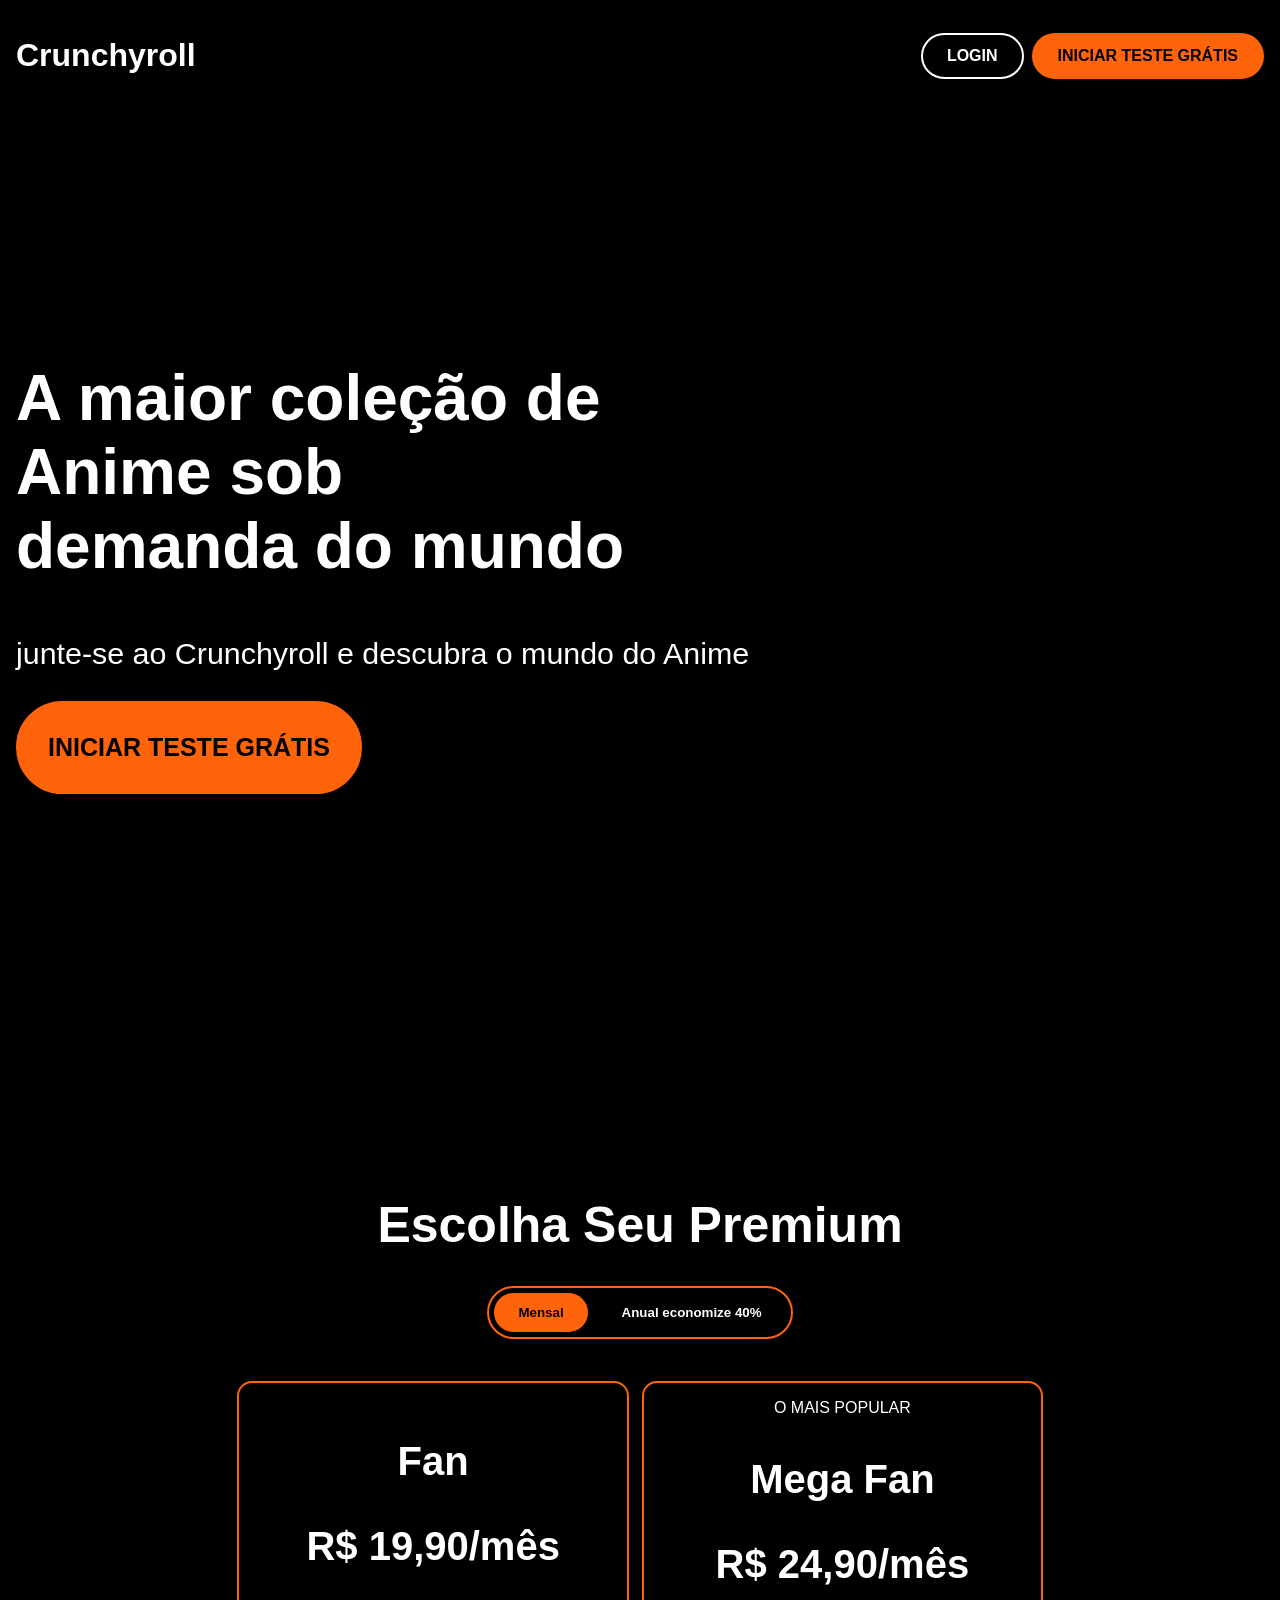
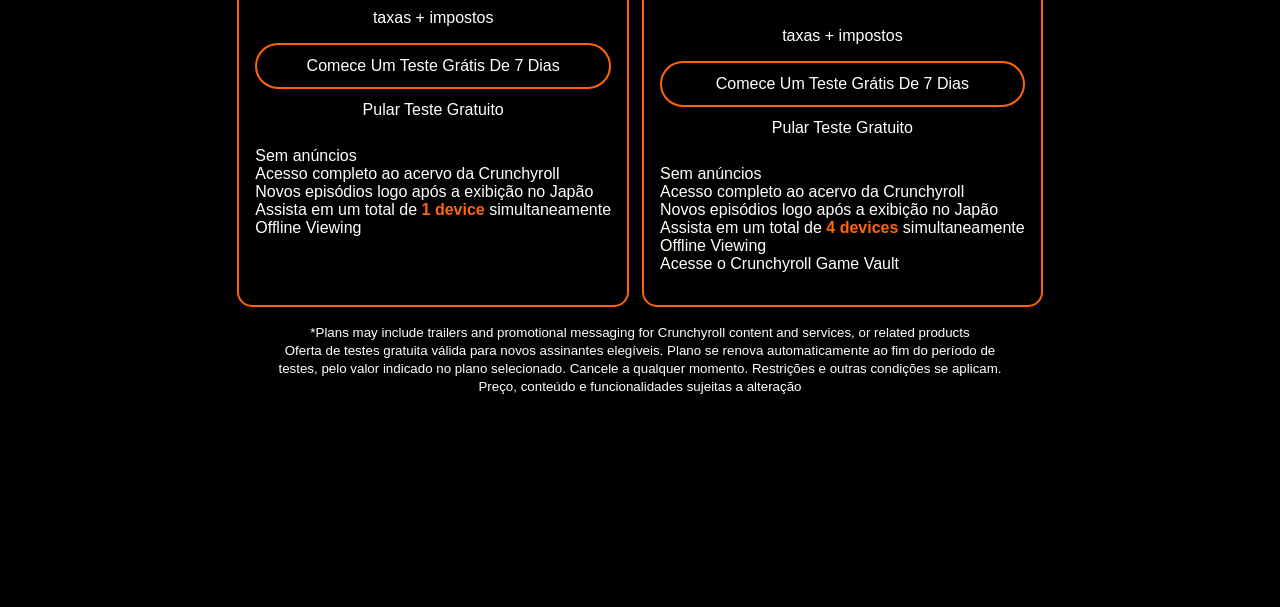
==== teste1-organizado/teste1/index.html @ 1ba1e433 "Add files via upload" ====
<!DOCTYPE html>
<html lang="pt-BR">
<head>
    <meta charset="UTF-8">
    <meta name="viewport" content="width=device-width, initial-scale=1.0">
    <title>Crunchyroll</title>
    <link rel="stylesheet" href="style.css">
</head>

<body>

    <!-- ============================== TOPO ============================== -->
    <header>
        <div class="topo">
            <h1><a href="#">Crunchyroll</a></h1>

            <div class="login-teste_gratis">
                <a href="#" class="botao botao-branco">LOGIN</a>
                <a href="#" class="botao botao-laranja">INICIAR TESTE GRÁTIS</a>
            </div>
        </div>
    </header>

    <main>

        <!-- ============================== HERO ============================== -->
        <section class="teste-gratis">
            <h2>A maior coleção de <br>Anime sob <br>demanda do mundo</h2>
            <p>junte-se ao Crunchyroll e descubra o mundo do Anime</p>
            <a href="#" class="botao botao-laranja">INICIAR TESTE GRÁTIS</a>
        </section>

        <!-- ============================== PLANOS ============================== -->
        <section class="escolher-assinatura">
            <h2>Escolha Seu Premium</h2>

            <!-- Pílula Mensal / Anual -->
            <div class="botao-assinatura">
                <button type="button" aria-pressed="true">Mensal</button>
                <button type="button" aria-pressed="false">Anual economize 40%</button>
            </div>

            <!-- Container flex dos cards -->
            <div class="plano-assinatura">

                <!-- Plano Fan -->
                <article class="plano">
                    <h3 class="plano-nome">Fan</h3>
                    <p class="plano-preco">R$ 19,90/mês</p>
                    <p class="plano-taxa-imposto">taxas + impostos</p>
                    <a href="#" class="plano-teste">Comece Um Teste Grátis De 7 Dias</a>
                    <a href="#" class="pular-teste">Pular Teste Gratuito</a>

                    <ul class="lista-beneficios">
                        <li>Sem anúncios</li>
                        <li>Acesso completo ao acervo da Crunchyroll</li>
                        <li>Novos episódios logo após a exibição no Japão</li>
                        <li>Assista em um total de <strong>1 device</strong> simultaneamente</li>
                        <li>Offline Viewing</li>
                    </ul>
                </article>

                <!-- Plano Mega Fan -->
                <article class="plano">
                    <span class="plano-destaque">O MAIS POPULAR</span>
                    <h3 class="plano-nome">Mega Fan</h3>
                    <p class="plano-preco">R$ 24,90/mês</p>
                    <p class="plano-taxa-imposto">taxas + impostos</p>
                    <a href="#" class="plano-teste">Comece Um Teste Grátis De 7 Dias</a>
                    <a href="#" class="pular-teste">Pular Teste Gratuito</a>

                    <ul class="lista-beneficios">
                        <li>Sem anúncios</li>
                        <li>Acesso completo ao acervo da Crunchyroll</li>
                        <li>Novos episódios logo após a exibição no Japão</li>
                        <li>Assista em um total de <strong>4 devices</strong> simultaneamente</li>
                        <li>Offline Viewing</li>
                        <li>Acesse o Crunchyroll Game Vault</li>
                    </ul>
                </article>

            </div>

            <!-- Aviso legal dos planos -->
            <p class="aviso-assinatura">
                <small>
                    *Plans may include trailers and promotional messaging for Crunchyroll content and services, or related products <br>
                    Oferta de testes gratuita válida para novos assinantes elegíveis. Plano se renova automaticamente ao fim do período de <br>
                    testes, pelo valor indicado no plano selecionado. Cancele a qualquer momento. Restrições e outras condições se aplicam. <br>
                    Preço, conteúdo e funcionalidades sujeitas a alteração
                </small>
            </p>
        </section>

    </main>
</body>
</html>
---- teste1-organizado/teste1/style.css ----
/* ==========================================================================
   ÍNDICE
   1. Variáveis
   2. Base (reset e herança)
   3. Componentes reutilizáveis (botões)
   4. Topo (header)
   5. Hero (.teste-gratis)
   6. Planos (.escolher-assinatura)
      6.1 Pílula Mensal / Anual
      6.2 Cards
      6.3 Conteúdo dos cards
   ========================================================================== */


/* ==========================================================================
   1. VARIÁVEIS
   Valores definidos uma vez e reutilizados no arquivo inteiro.
   ========================================================================== */
:root {
    --cor-laranja: #ff640a;
    --cor-laranja-claro: #f58342;
    --cor-preto: #000000;
    --cor-branco: #ffffff;

    --padding-padrao: 16px;

    --fonte-arial: Arial, Helvetica, sans-serif;
}


/* ==========================================================================
   2. BASE
   Regras que valem para o site todo. Sempre no começo do arquivo.
   ========================================================================== */

/* width/height passam a incluir padding e borda (a "regra da conta") */
* {
    box-sizing: border-box;
}

/* Herança: cor, fundo e fonte definidos uma vez; todos os filhos herdam */
body {
    margin: 0; /* tira a margem padrão do navegador */
    background-color: var(--cor-preto);
    color: var(--cor-branco);
    font-family: var(--fonte-arial);
}

header,
main {
    padding: var(--padding-padrao);
}

/* Links não herdam a cor do body, então precisam de regra própria */
a {
    text-decoration: none;
    color: var(--cor-branco);
}

/* Respiro em cima e embaixo de todas as sections (0 nas laterais) */
section {
    padding: 180px 0;
}


/* ==========================================================================
   3. COMPONENTES REUTILIZÁVEIS: BOTÕES
   Classe base (.botao) + variações (.botao-laranja / .botao-branco).
   No HTML: class="botao botao-laranja"
   ========================================================================== */

/* O que TODO botão tem em comum */
.botao {
    display: inline-block; /* permite padding de verdade num link */
    padding: 12px 24px;
    border-radius: 999px;  /* formato de pílula */
    font-weight: bold;
}

/* Variação: preenchido de laranja, texto preto */
.botao-laranja {
    background-color: var(--cor-laranja);
    color: var(--cor-preto);
    border: 2px solid var(--cor-laranja); /* mesma espessura do botão branco = mesma altura */
}

/* Variação: transparente com borda branca */
.botao-branco {
    background-color: transparent;
    color: var(--cor-branco);
    border: 2px solid var(--cor-branco);
}


/* ==========================================================================
   4. TOPO (header)
   ========================================================================== */

/* Logo à esquerda, bloco de links à direita */
.topo {
    display: flex;
    justify-content: space-between; /* eixo principal: um em cada ponta */
    align-items: center;            /* eixo cruzado: mesma altura */
}

/* LOGIN + INICIAR TESTE GRÁTIS juntinhos */
.login-teste_gratis {
    display: flex;
    gap: 8px;
}


/* ==========================================================================
   5. HERO (.teste-gratis)
   ========================================================================== */

/* Tamanho de fonte em cada elemento, e não no pai (evita herança multiplicada) */
.teste-gratis h2 {
    font-size: 4rem;
}

.teste-gratis p {
    font-size: 1.9rem;
}

/* O botão do hero é maior que o do header */
.teste-gratis .botao {
    font-size: 25px;
    padding: 30px;
}


/* ==========================================================================
   6. PLANOS (.escolher-assinatura)
   ========================================================================== */

.escolher-assinatura {
    text-align: center; /* herdado por título, pílula e cards */
}

.escolher-assinatura h2 {
    font-size: 50px;
    margin-bottom: 32px;
}


/* ---------- 6.1 Pílula Mensal / Anual ---------- */

/* A caixa com borda laranja em volta dos dois botões */
.botao-assinatura {
    display: flex;
    justify-content: center;
    align-items: center;
    gap: 10px;
    width: fit-content;     /* a caixa fica do tamanho dos botões */
    margin: 0 auto 42px;    /* centraliza a caixa | 42px embaixo */
    padding: 5px;
    border: 2px solid var(--cor-laranja);
    border-radius: 30px;
}

/* Padrão: todo botão da pílula começa "desligado" */
.botao-assinatura button {
    padding: 12px 24px;
    border: none;           /* tira a borda padrão do navegador */
    border-radius: 999px;
    background-color: transparent;
    color: var(--cor-branco);
    font-weight: bold;
}

/* Exceção: só o botão "ligado" fica laranja (vem DEPOIS do padrão para vencer) */
.botao-assinatura [aria-pressed="true"] {
    background-color: var(--cor-laranja);
    color: var(--cor-preto);
}


/* ---------- 6.2 Cards ---------- */

/* Container flex: os cards lado a lado e com a mesma altura (stretch) */
.plano-assinatura {
    display: flex;
    justify-content: center;
    gap: 13px;
}

/* Cada card (Fan e Mega Fan usam a mesma classe) */
.plano {
    padding: 16px;
    border: 2px solid var(--cor-laranja);
    border-radius: 15px;
}


/* ---------- 6.3 Conteúdo dos cards ---------- */

.plano-nome {
    font-size: 2.5rem;
    font-weight: bolder;
}

.plano-preco {
    font-size: 2.5rem;
    font-weight: bolder;
}

/* Os dois links ocupam cada um a própria linha */
.plano-teste,
.pular-teste {
    display: block;
    padding: 12px;
}

/* "Comece Um Teste Grátis": pílula com borda laranja */
.plano-teste {
    border: 2px solid var(--cor-laranja);
    border-radius: 30px;
}

/* Hover (mouse) e focus-visible (teclado) com o mesmo efeito */
.plano-teste:hover,
.plano-teste:focus-visible,
.pular-teste:hover,
.pular-teste:focus-visible {
    color: var(--cor-laranja-claro);
}

/* Lista sempre à esquerda, mesmo com o card centralizado */
.lista-beneficios {
    list-style: none;
    text-align: left;
    padding: 0;
}

/* Destaque laranja só dentro da lista de benefícios */
.lista-beneficios strong {
    color: var(--cor-laranja);
}
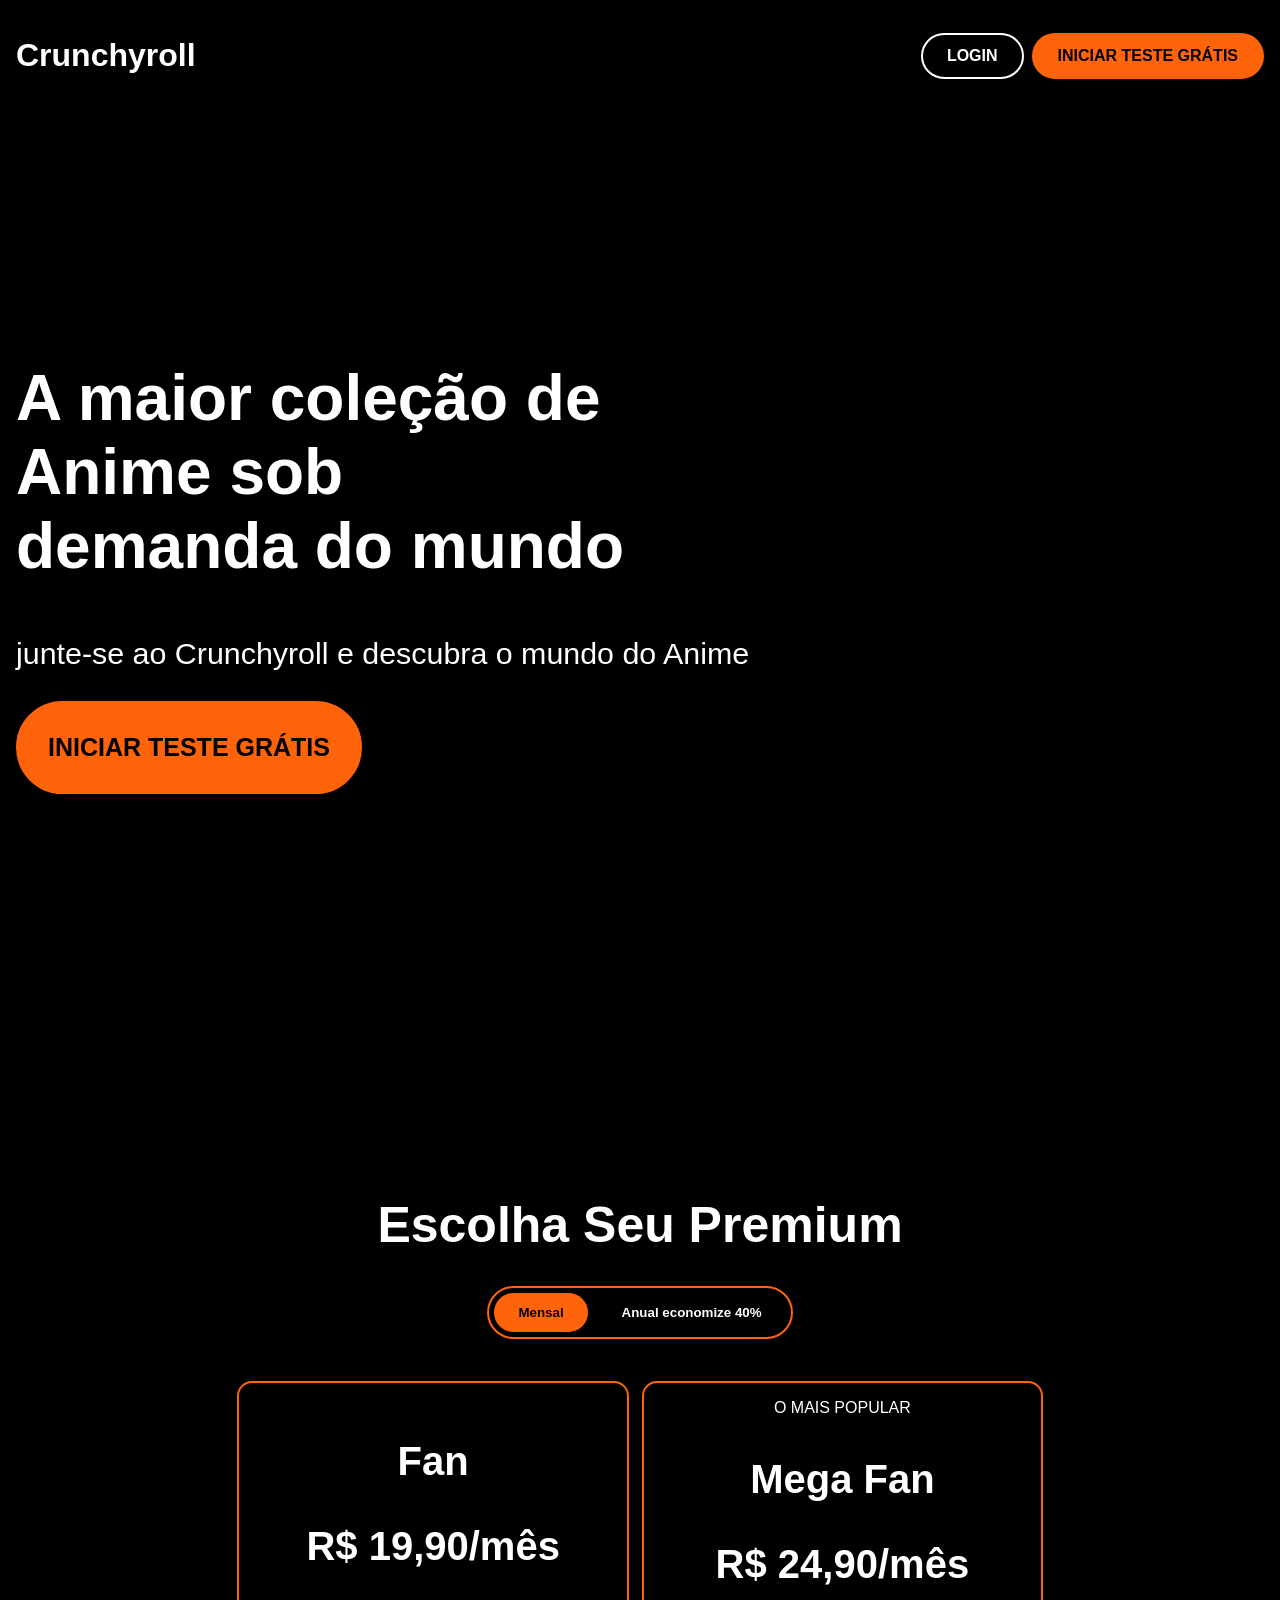
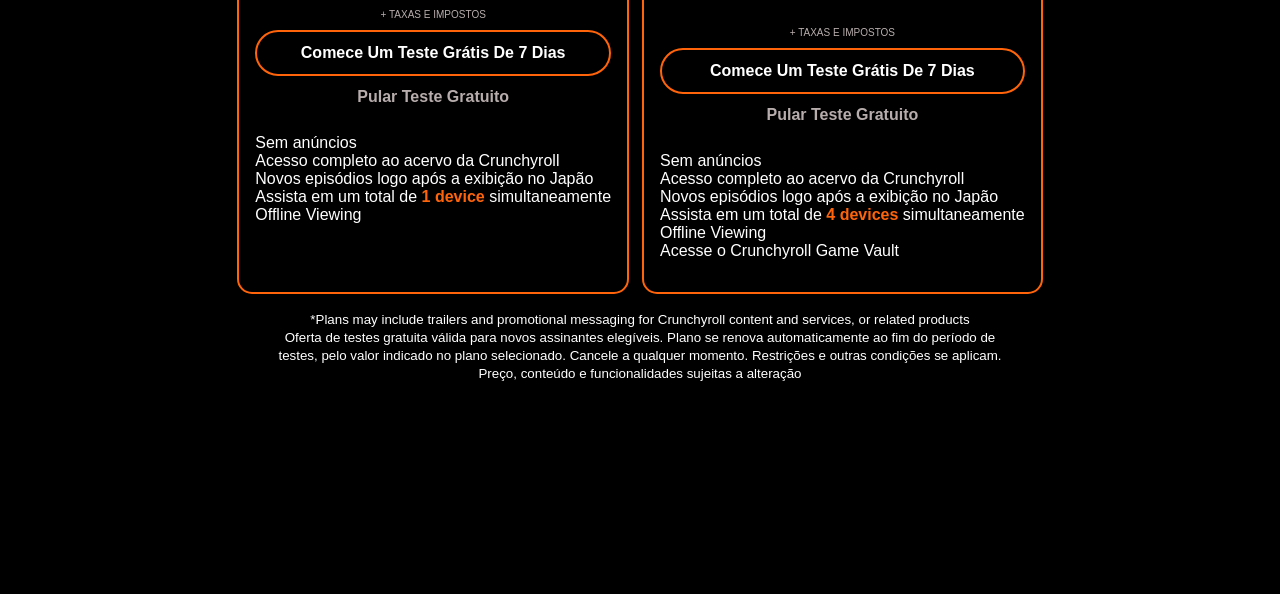
==== commit 8c74bc21: "salvando pendencias" ====
--- a/teste1-organizado/teste1/index.html
+++ b/teste1-organizado/teste1/index.html
@@ -47,7 +47,7 @@
                 <article class="plano">
                     <h3 class="plano-nome">Fan</h3>
                     <p class="plano-preco">R$ 19,90/mês</p>
-                    <p class="plano-taxa-imposto">taxas + impostos</p>
+                    <p class="plano-taxa-imposto">+ TAXAS E IMPOSTOS</p>
                     <a href="#" class="plano-teste">Comece Um Teste Grátis De 7 Dias</a>
                     <a href="#" class="pular-teste">Pular Teste Gratuito</a>
 
@@ -65,7 +65,7 @@
                     <span class="plano-destaque">O MAIS POPULAR</span>
                     <h3 class="plano-nome">Mega Fan</h3>
                     <p class="plano-preco">R$ 24,90/mês</p>
-                    <p class="plano-taxa-imposto">taxas + impostos</p>
+                    <p class="plano-taxa-imposto">+ TAXAS E IMPOSTOS</p>
                     <a href="#" class="plano-teste">Comece Um Teste Grátis De 7 Dias</a>
                     <a href="#" class="pular-teste">Pular Teste Gratuito</a>
 
--- a/teste1-organizado/teste1/style.css
+++ b/teste1-organizado/teste1/style.css
@@ -21,6 +21,7 @@
     --cor-laranja-claro: #f58342;
     --cor-preto: #000000;
     --cor-branco: #ffffff;
+    --cor-cinza: #b8adad;
 
     --padding-padrao: 16px;
 
@@ -195,7 +196,7 @@
 
 /* ---------- 6.3 Conteúdo dos cards ---------- */
 
-.plano-nome {
+.plano-nome{
     font-size: 2.5rem;
     font-weight: bolder;
 }
@@ -204,18 +205,28 @@
     font-size: 2.5rem;
     font-weight: bolder;
 }
+.plano-taxa-imposto{
+    font-size: x-small;
+    color: var(--cor-cinza);
+}
 
 /* Os dois links ocupam cada um a própria linha */
 .plano-teste,
-.pular-teste {
+.pular-teste{
     display: block;
     padding: 12px;
 }
 
+.pular-teste{
+    font-weight: bolder;
+    color: var(--cor-cinza);
+}
 /* "Comece Um Teste Grátis": pílula com borda laranja */
 .plano-teste {
     border: 2px solid var(--cor-laranja);
     border-radius: 30px;
+    font-weight: bolder;
+    
 }
 
 /* Hover (mouse) e focus-visible (teclado) com o mesmo efeito */
@@ -237,3 +248,4 @@
 .lista-beneficios strong {
     color: var(--cor-laranja);
 }
+
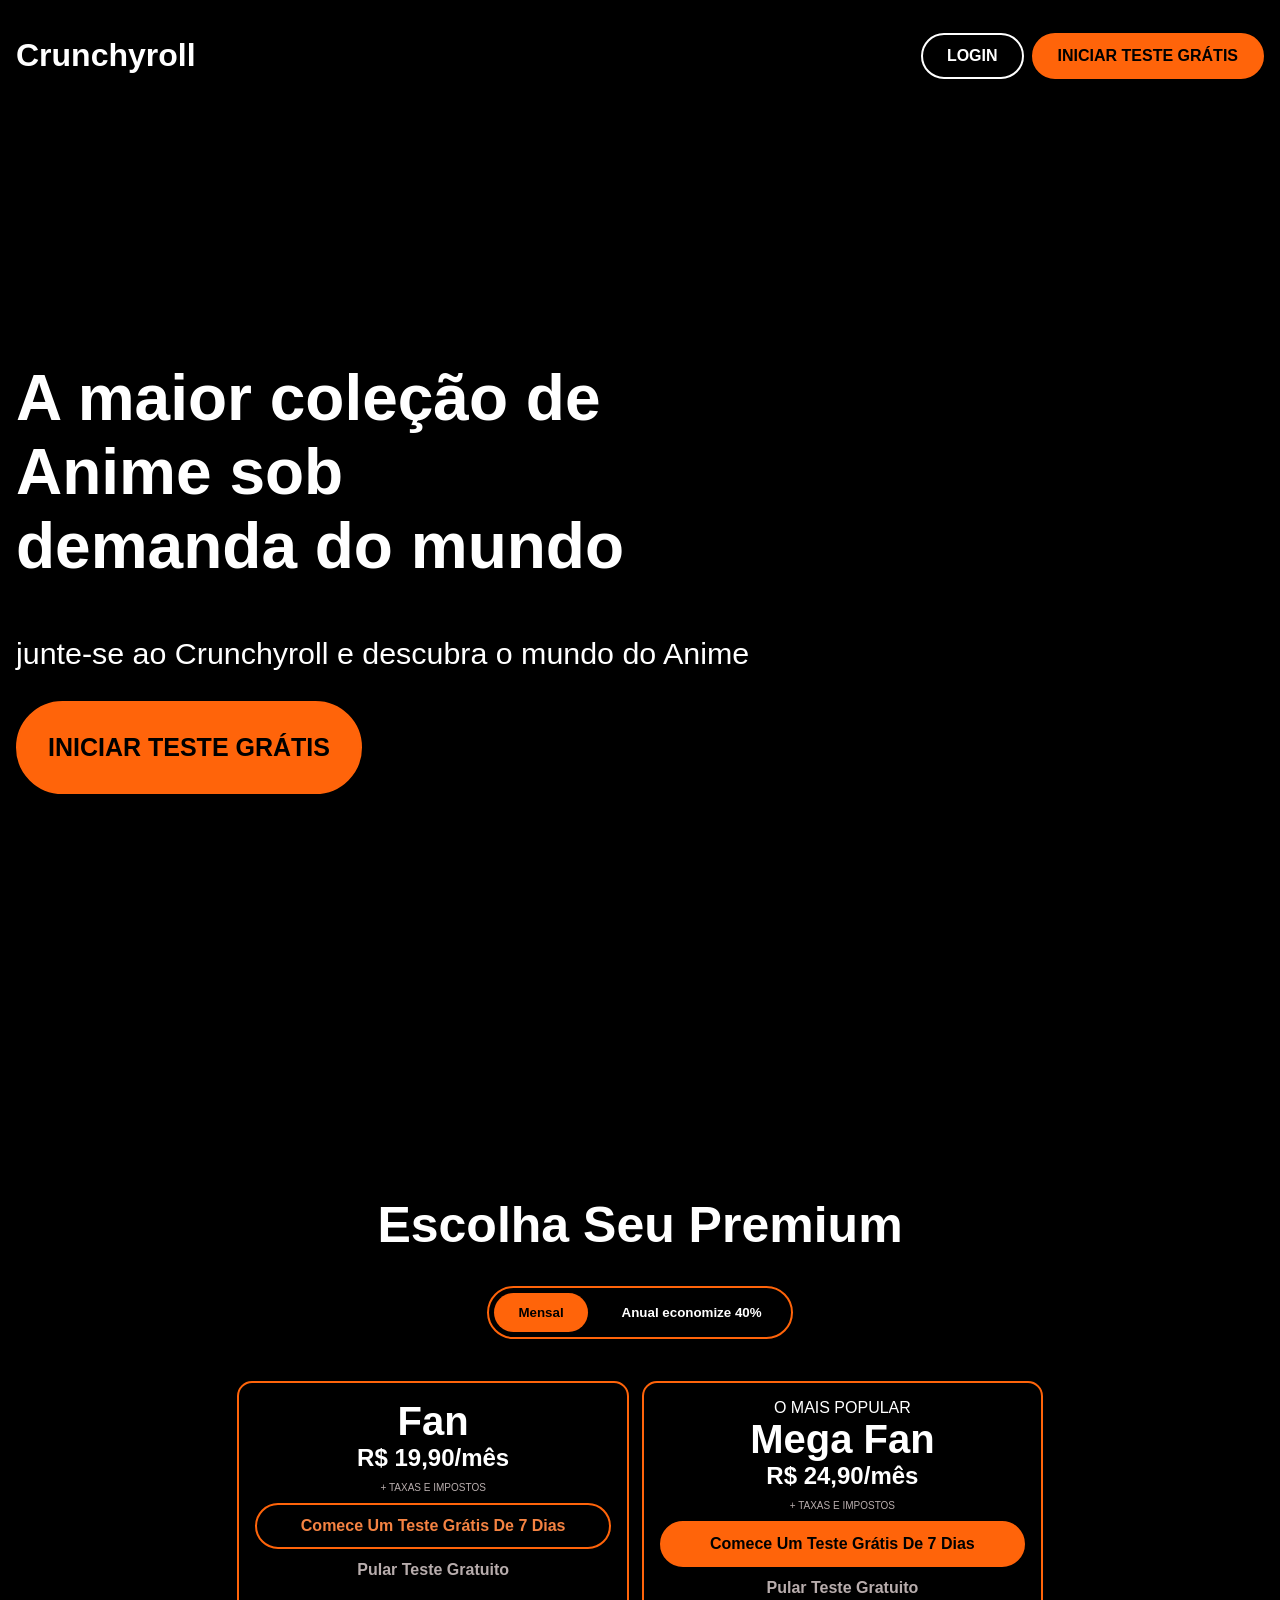
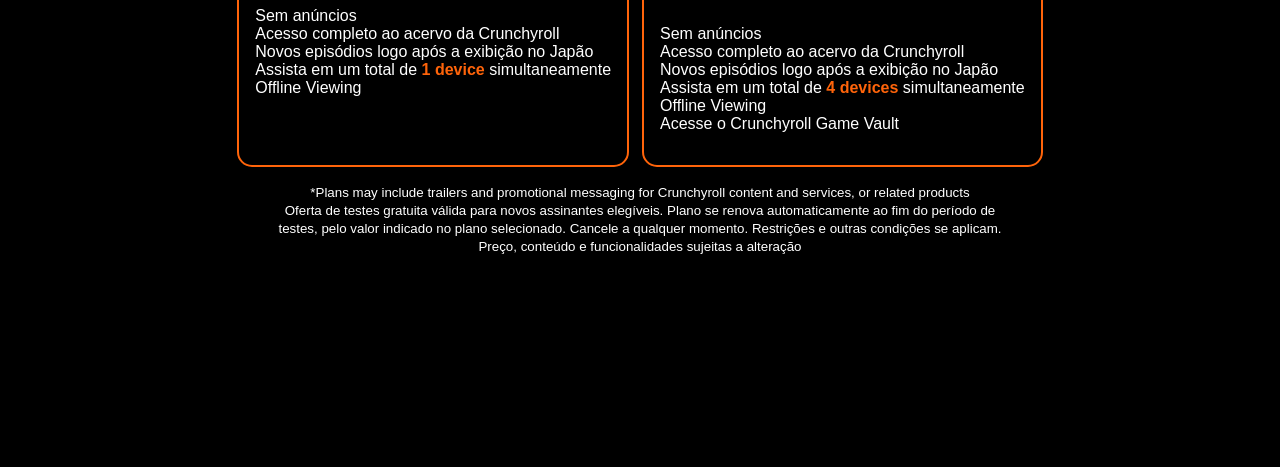
==== commit 194c7640: "a" ====
--- a/teste1-organizado/teste1/index.html
+++ b/teste1-organizado/teste1/index.html
@@ -66,7 +66,7 @@
                     <h3 class="plano-nome">Mega Fan</h3>
                     <p class="plano-preco">R$ 24,90/mês</p>
                     <p class="plano-taxa-imposto">+ TAXAS E IMPOSTOS</p>
-                    <a href="#" class="plano-teste">Comece Um Teste Grátis De 7 Dias</a>
+                    <a href="#" class="plano-teste plano-teste-destaque">Comece Um Teste Grátis De 7 Dias</a>
                     <a href="#" class="pular-teste">Pular Teste Gratuito</a>
 
                     <ul class="lista-beneficios">
--- a/teste1-organizado/teste1/style.css
+++ b/teste1-organizado/teste1/style.css
@@ -202,7 +202,7 @@
 }
 
 .plano-preco {
-    font-size: 2.5rem;
+    font-size: 1.5rem;
     font-weight: bolder;
 }
 .plano-taxa-imposto{
@@ -226,7 +226,12 @@
     border: 2px solid var(--cor-laranja);
     border-radius: 30px;
     font-weight: bolder;
+    color: var(--cor-laranja-claro);
     
+}
+.plano-teste-destaque{
+    background-color: var(--cor-laranja);
+    color: var(--cor-preto);
 }
 
 /* Hover (mouse) e focus-visible (teclado) com o mesmo efeito */
@@ -236,7 +241,11 @@
 .pular-teste:focus-visible {
     color: var(--cor-laranja-claro);
 }
-
+/*Mudando a cor da pilula em destaque*/
+.plano-teste-destaque:hover,
+.plano-teste-destaque:focus-visible {
+    color: var(--cor-branco);
+}
 /* Lista sempre à esquerda, mesmo com o card centralizado */
 .lista-beneficios {
     list-style: none;
@@ -248,4 +257,9 @@
 .lista-beneficios strong {
     color: var(--cor-laranja);
 }
-
+/*tirando a margem padrão do navegador*/
+.plano-nome,
+.plano-preco,
+.pano-taxa-imposto {
+    margin: 0;
+}
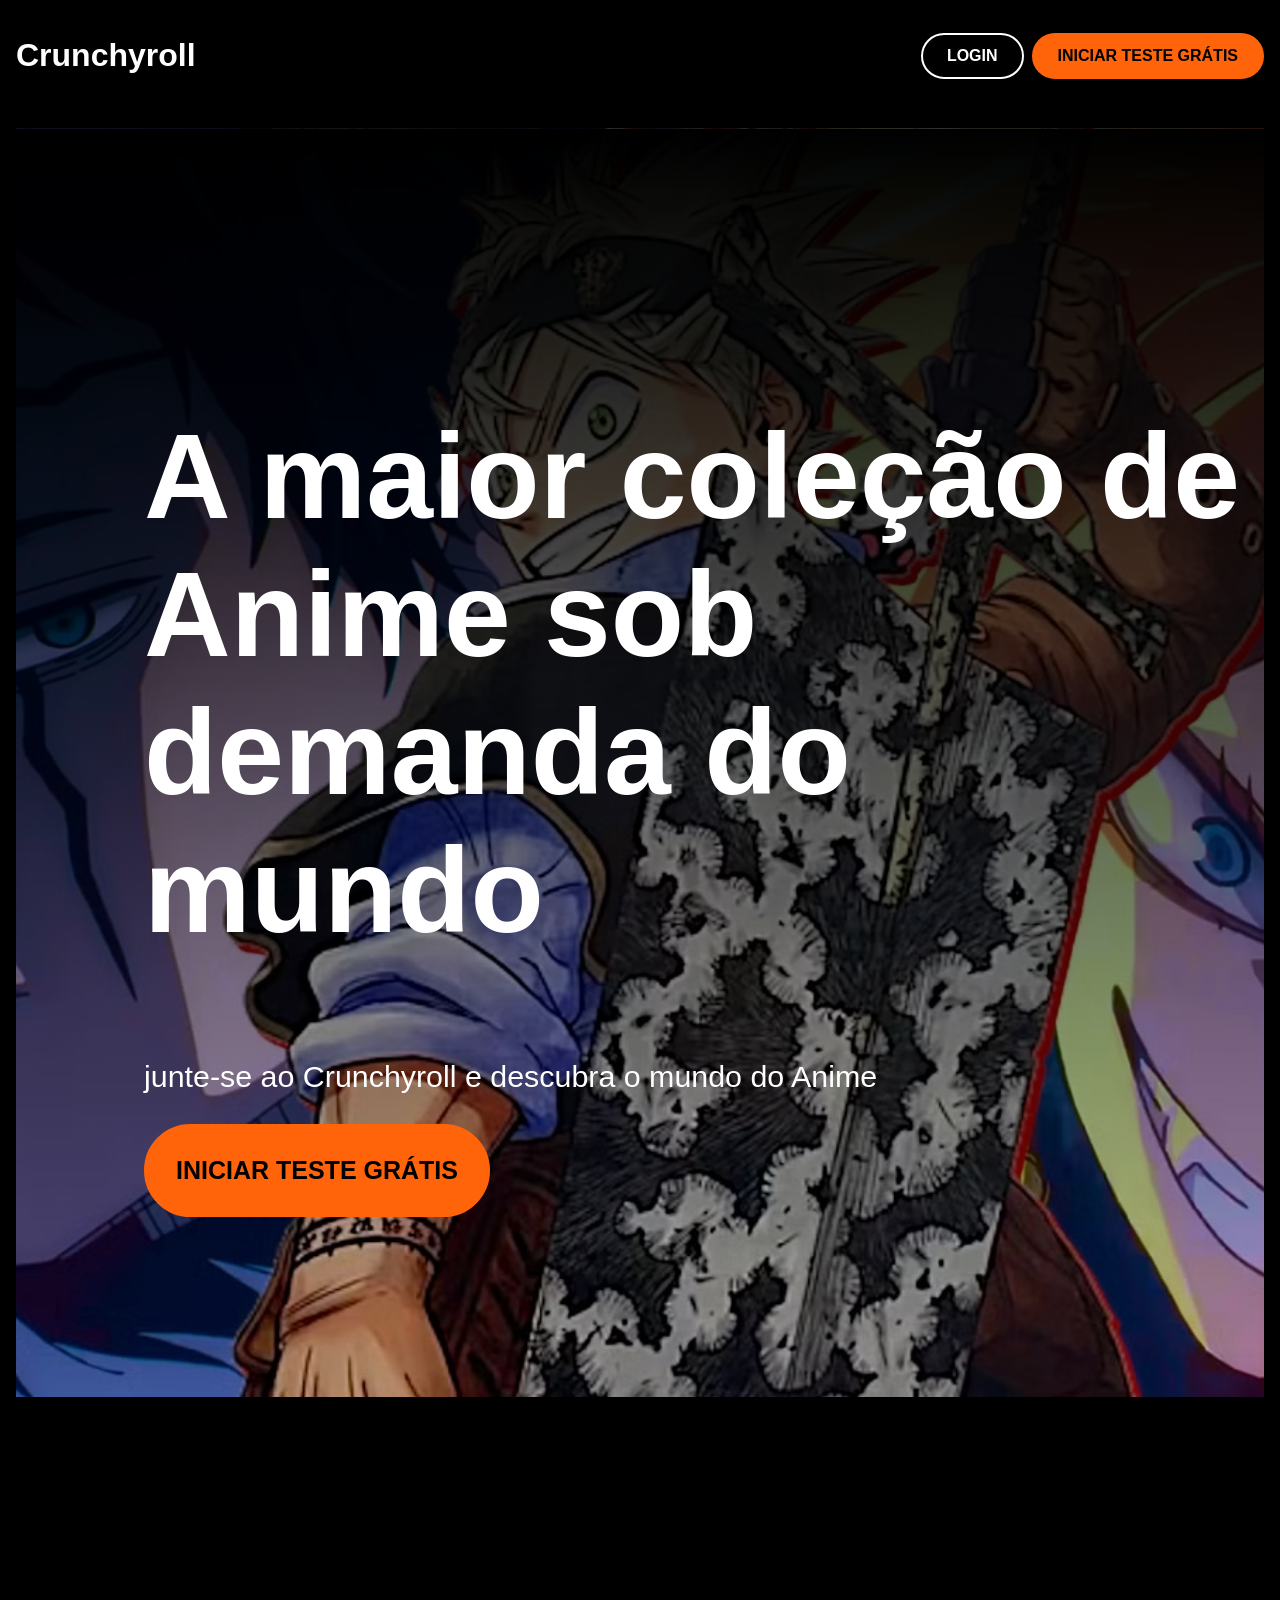
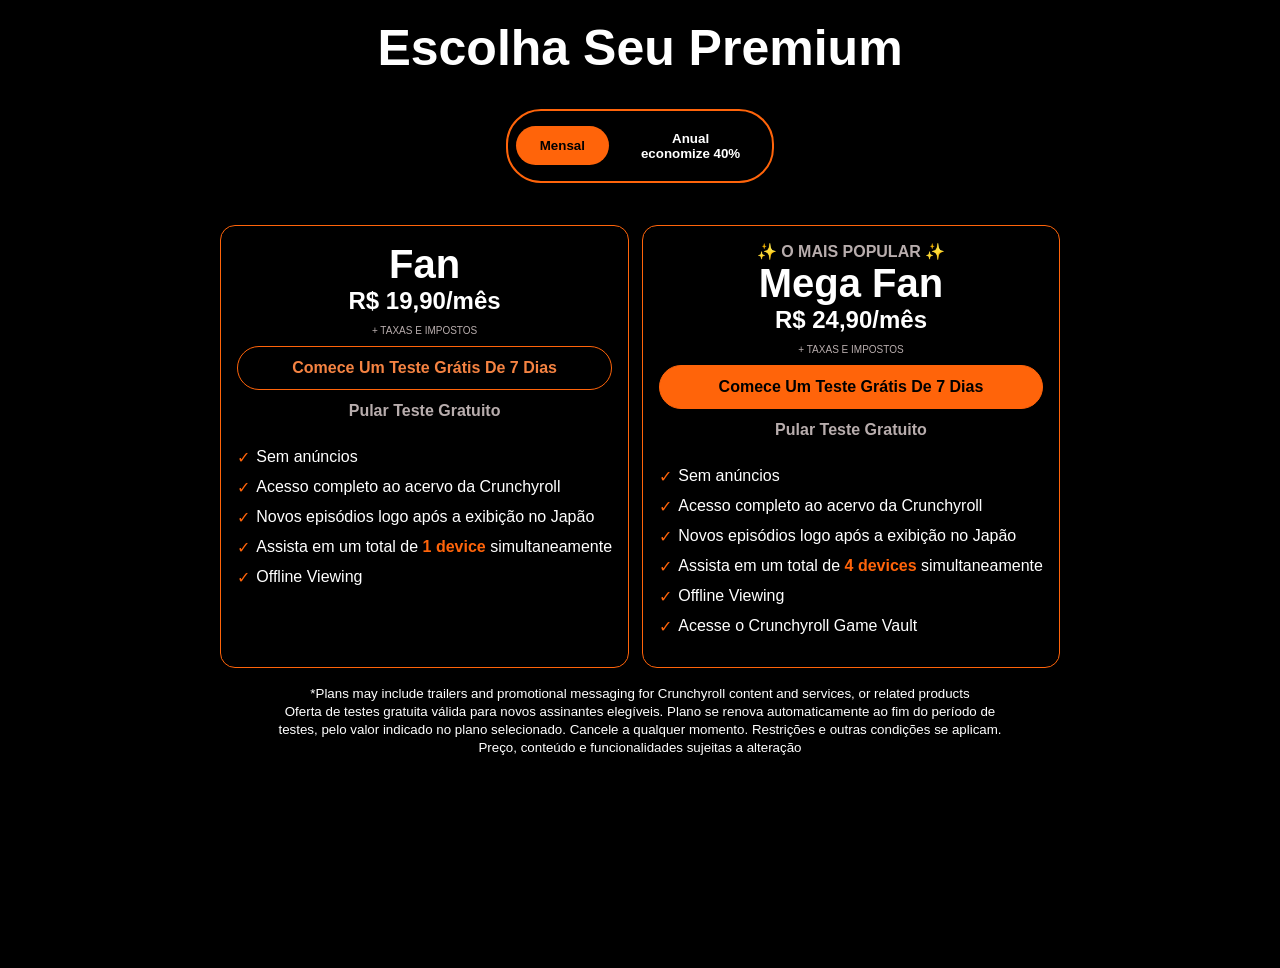
==== commit 8e84cc40: "finaliza o modo desktop" ====
--- a/teste1-organizado/teste1/index.html
+++ b/teste1-organizado/teste1/index.html
@@ -37,7 +37,7 @@
             <!-- Pílula Mensal / Anual -->
             <div class="botao-assinatura">
                 <button type="button" aria-pressed="true">Mensal</button>
-                <button type="button" aria-pressed="false">Anual economize 40%</button>
+                <button type="button" aria-pressed="false">Anual <br> economize 40%</button>
             </div>
 
             <!-- Container flex dos cards -->
--- a/teste1-organizado/teste1/style.css
+++ b/teste1-organizado/teste1/style.css
@@ -110,14 +110,21 @@
     gap: 8px;
 }
 
-
+.teste-gratis {
+    padding-left: 8rem;
+    background-image:
+        linear-gradient(rgb(0, 0, 0), rgba(0, 0, 0, 0.2)),  /* por cima: o "vidro" escuro */
+        url("img/black-clover-filler-list-season-2.avif");                         /* embaixo: a imagem */
+    background-size: cover;
+    background-position: center;
+}
 /* ==========================================================================
    5. HERO (.teste-gratis)
    ========================================================================== */
 
 /* Tamanho de fonte em cada elemento, e não no pai (evita herança multiplicada) */
 .teste-gratis h2 {
-    font-size: 4rem;
+    font-size: 7.5rem;
 }
 
 .teste-gratis p {
@@ -152,12 +159,12 @@
     display: flex;
     justify-content: center;
     align-items: center;
-    gap: 10px;
+    gap: 8px;
     width: fit-content;     /* a caixa fica do tamanho dos botões */
     margin: 0 auto 42px;    /* centraliza a caixa | 42px embaixo */
-    padding: 5px;
+    padding: 8px;
     border: 2px solid var(--cor-laranja);
-    border-radius: 30px;
+    border-radius: 35px;
 }
 
 /* Padrão: todo botão da pílula começa "desligado" */
@@ -189,7 +196,7 @@
 /* Cada card (Fan e Mega Fan usam a mesma classe) */
 .plano {
     padding: 16px;
-    border: 2px solid var(--cor-laranja);
+    border: 1.5px solid var(--cor-laranja);
     border-radius: 15px;
 }
 
@@ -223,7 +230,7 @@
 }
 /* "Comece Um Teste Grátis": pílula com borda laranja */
 .plano-teste {
-    border: 2px solid var(--cor-laranja);
+    border: 1.5px solid var(--cor-laranja);
     border-radius: 30px;
     font-weight: bolder;
     color: var(--cor-laranja-claro);
@@ -244,7 +251,7 @@
 /*Mudando a cor da pilula em destaque*/
 .plano-teste-destaque:hover,
 .plano-teste-destaque:focus-visible {
-    color: var(--cor-branco);
+    color: var(--cor-preto);
 }
 /* Lista sempre à esquerda, mesmo com o card centralizado */
 .lista-beneficios {
@@ -252,14 +259,38 @@
     text-align: left;
     padding: 0;
 }
-
+.lista-beneficios li {
+    position: relative;
+    padding-left: 1.2rem;
+    margin-bottom: 12px;
+}
 /* Destaque laranja só dentro da lista de benefícios */
 .lista-beneficios strong {
     color: var(--cor-laranja);
 }
+
+.lista-beneficios li::before {
+    content: "✓";
+    color: var(--cor-laranja);
+    position: absolute;
+    left: 0;
+}
 /*tirando a margem padrão do navegador*/
 .plano-nome,
-.plano-preco,
-.pano-taxa-imposto {
+.plano-preco{
     margin: 0;
 }
+
+.plano span{
+    color: var(--cor-cinza);
+    font-weight: bolder;
+}
+
+.plano-destaque::before { content: "✨ "; }
+.plano-destaque::after  { content: " ✨"; }
+
+@media (max-width: 768px) {
+    section {
+        padding: 48px 0; 
+    }
+}
